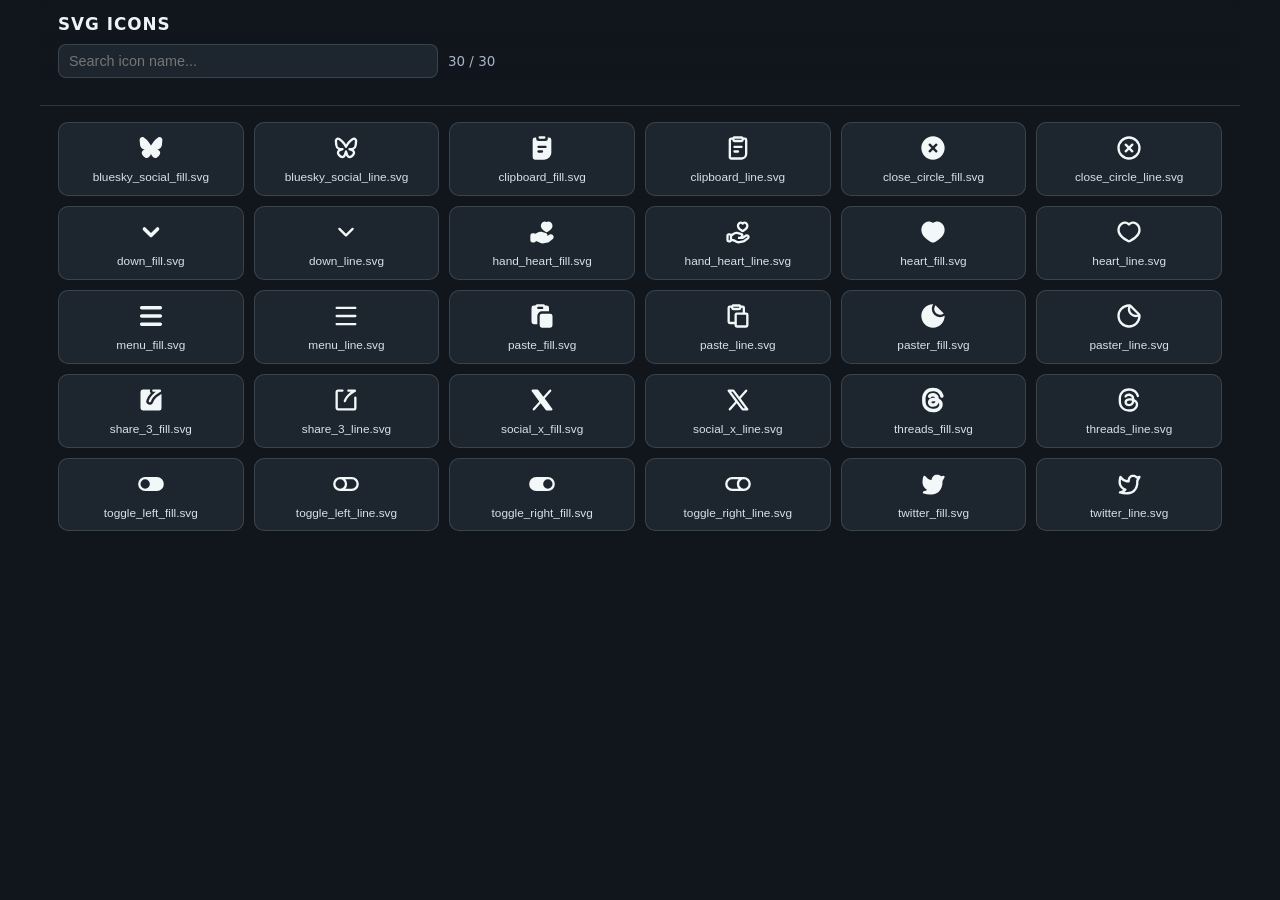
==== assets/icons/index.html @ 35e39bec "Build ThreadMaker app" ====
<!DOCTYPE html>
<html lang="en">
  <head>
    <meta charset="UTF-8" />
    <meta name="viewport" content="width=device-width, initial-scale=1.0" />
    <title>ThreadMaker Icon Index</title>
    <meta name="robots" content="noindex, nofollow, noarchive" />
    <style>
      :root {
        --bg: #11161d;
        --panel: #1d252f;
        --panel-2: #222c38;
        --text: #edf3f8;
        --muted: #a8b5c3;
        --accent: #0099cc;
        --border: rgba(237, 243, 248, 0.14);
      }

      * {
        box-sizing: border-box;
      }

      body {
        margin: 0;
        background: var(--bg);
        color: var(--text);
        font-family:
          -apple-system, BlinkMacSystemFont, "Segoe UI", system-ui, sans-serif;
      }

      .wrap {
        width: min(1200px, 100%);
        margin: 0 auto;
        padding: 18px;
      }

      .toolbar {
        position: sticky;
        top: 0;
        z-index: 10;
        background: linear-gradient(
          to bottom,
          rgba(17, 22, 29, 0.96),
          rgba(17, 22, 29, 0.86)
        );
        backdrop-filter: blur(2px);
        border-bottom: 1px solid var(--border);
        margin: -18px -18px 16px;
        padding: 14px 18px;
      }

      h1 {
        margin: 0 0 10px;
        font-size: 1.05rem;
        letter-spacing: 0.06em;
        text-transform: uppercase;
      }

      .toolbar-row {
        display: flex;
        gap: 10px;
        align-items: center;
        flex-wrap: wrap;
      }

      #searchInput {
        width: min(380px, 100%);
        border-radius: 8px;
        border: 1px solid var(--border);
        background: var(--panel);
        color: var(--text);
        padding: 8px 10px;
        font-size: 0.9rem;
        outline: none;
      }

      #searchInput:focus {
        border-color: rgba(0, 153, 204, 0.8);
        box-shadow: 0 0 0 2px rgba(0, 153, 204, 0.22);
      }

      #iconCount {
        font-size: 0.84rem;
        color: var(--muted);
      }

      #copyStatus {
        min-height: 1em;
        font-size: 0.84rem;
        color: #9ce7ff;
      }

      .grid {
        display: grid;
        grid-template-columns: repeat(auto-fill, minmax(170px, 1fr));
        gap: 10px;
      }

      .icon-card {
        width: 100%;
        border: 1px solid var(--border);
        background: var(--panel);
        color: var(--text);
        border-radius: 10px;
        padding: 11px 10px 10px;
        cursor: pointer;
        display: grid;
        justify-items: center;
        gap: 8px;
        text-align: center;
        transition:
          border-color 120ms ease,
          background 120ms ease,
          transform 80ms ease;
      }

      .icon-card:hover {
        border-color: rgba(0, 153, 204, 0.9);
        background: var(--panel-2);
      }

      .icon-card:active {
        transform: translateY(1px);
      }

      .icon-card:focus-visible {
        outline: 2px solid rgba(0, 153, 204, 0.9);
        outline-offset: 1px;
      }

      .icon-card img {
        width: 28px;
        height: 28px;
        display: block;
        object-fit: contain;
        filter: brightness(0) saturate(100%) invert(95%) sepia(6%) saturate(359%)
          hue-rotate(175deg) brightness(105%) contrast(94%);
        pointer-events: none;
      }

      .icon-card .name {
        width: 100%;
        font-size: 0.74rem;
        line-height: 1.25;
        color: #d7e0ea;
        word-break: break-word;
        pointer-events: none;
      }

      .empty {
        border: 1px dashed var(--border);
        border-radius: 10px;
        background: var(--panel);
        color: var(--muted);
        padding: 16px;
        text-align: center;
        font-size: 0.86rem;
      }

      .flash {
        animation: flash-copy 320ms ease-out;
      }

      @keyframes flash-copy {
        0% {
          border-color: rgba(0, 153, 204, 1);
          box-shadow: 0 0 0 0 rgba(0, 153, 204, 0.5);
        }

        100% {
          border-color: var(--border);
          box-shadow: 0 0 0 8px rgba(0, 153, 204, 0);
        }
      }
    </style>
  </head>
  <body>
    <div class="wrap">
      <div class="toolbar">
        <h1>SVG Icons</h1>
        <div class="toolbar-row">
          <input
            id="searchInput"
            type="search"
            placeholder="Search icon name..."
            aria-label="Search icon name"
          />
          <span id="iconCount"></span>
        </div>
        <div id="copyStatus" aria-live="polite"></div>
      </div>

      <div id="iconsGrid" class="grid"></div>
      <div id="emptyState" class="empty" hidden>No icons match your search.</div>
    </div>

    <script>
      const ICONS = [
        "bluesky_social_fill.svg",
        "bluesky_social_line.svg",
        "clipboard_fill.svg",
        "clipboard_line.svg",
        "close_circle_fill.svg",
        "close_circle_line.svg",
        "down_fill.svg",
        "down_line.svg",
        "hand_heart_fill.svg",
        "hand_heart_line.svg",
        "heart_fill.svg",
        "heart_line.svg",
        "menu_fill.svg",
        "menu_line.svg",
        "paste_fill.svg",
        "paste_line.svg",
        "paster_fill.svg",
        "paster_line.svg",
        "share_3_fill.svg",
        "share_3_line.svg",
        "social_x_fill.svg",
        "social_x_line.svg",
        "threads_fill.svg",
        "threads_line.svg",
        "toggle_left_fill.svg",
        "toggle_left_line.svg",
        "toggle_right_fill.svg",
        "toggle_right_line.svg",
        "twitter_fill.svg",
        "twitter_line.svg",
      ];

      const iconsGrid = document.getElementById("iconsGrid");
      const searchInput = document.getElementById("searchInput");
      const iconCount = document.getElementById("iconCount");
      const copyStatus = document.getElementById("copyStatus");
      const emptyState = document.getElementById("emptyState");
      let statusTimer = 0;

      function setCopyStatus(text) {
        copyStatus.textContent = text;
        window.clearTimeout(statusTimer);
        if (!text) {
          return;
        }
        statusTimer = window.setTimeout(() => {
          copyStatus.textContent = "";
        }, 1500);
      }

      async function copyText(text) {
        try {
          if (navigator.clipboard && navigator.clipboard.writeText) {
            await navigator.clipboard.writeText(text);
            return true;
          }
        } catch (_) {
          // Use fallback below.
        }

        try {
          const fallback = document.createElement("textarea");
          fallback.value = text;
          fallback.setAttribute("readonly", "");
          fallback.style.position = "fixed";
          fallback.style.opacity = "0";
          fallback.style.pointerEvents = "none";
          document.body.appendChild(fallback);
          fallback.focus();
          fallback.select();
          const copied = document.execCommand("copy");
          document.body.removeChild(fallback);
          return copied;
        } catch (_) {
          return false;
        }
      }

      function flashCopied(element) {
        element.classList.remove("flash");
        void element.offsetWidth;
        element.classList.add("flash");
      }

      async function handleCopy(name, cardElement) {
        const ok = await copyText(name);
        flashCopied(cardElement);
        setCopyStatus(ok ? `Copied: ${name}` : `Could not copy: ${name}`);
      }

      function buildCard(name) {
        const button = document.createElement("button");
        button.type = "button";
        button.className = "icon-card";
        button.title = `Copy ${name}`;

        const image = document.createElement("img");
        image.src = `./${name}`;
        image.alt = name;

        const label = document.createElement("span");
        label.className = "name";
        label.textContent = name;

        button.appendChild(image);
        button.appendChild(label);
        button.addEventListener("click", () => handleCopy(name, button));
        return button;
      }

      function render(filter = "") {
        const query = String(filter || "").trim().toLowerCase();
        const filtered = ICONS.filter((name) => name.toLowerCase().includes(query));
        iconsGrid.textContent = "";

        filtered.forEach((name) => {
          iconsGrid.appendChild(buildCard(name));
        });

        iconCount.textContent = `${filtered.length} / ${ICONS.length}`;
        emptyState.hidden = filtered.length > 0;
      }

      searchInput.addEventListener("input", () => {
        render(searchInput.value);
      });

      render("");
    </script>
  </body>
</html>
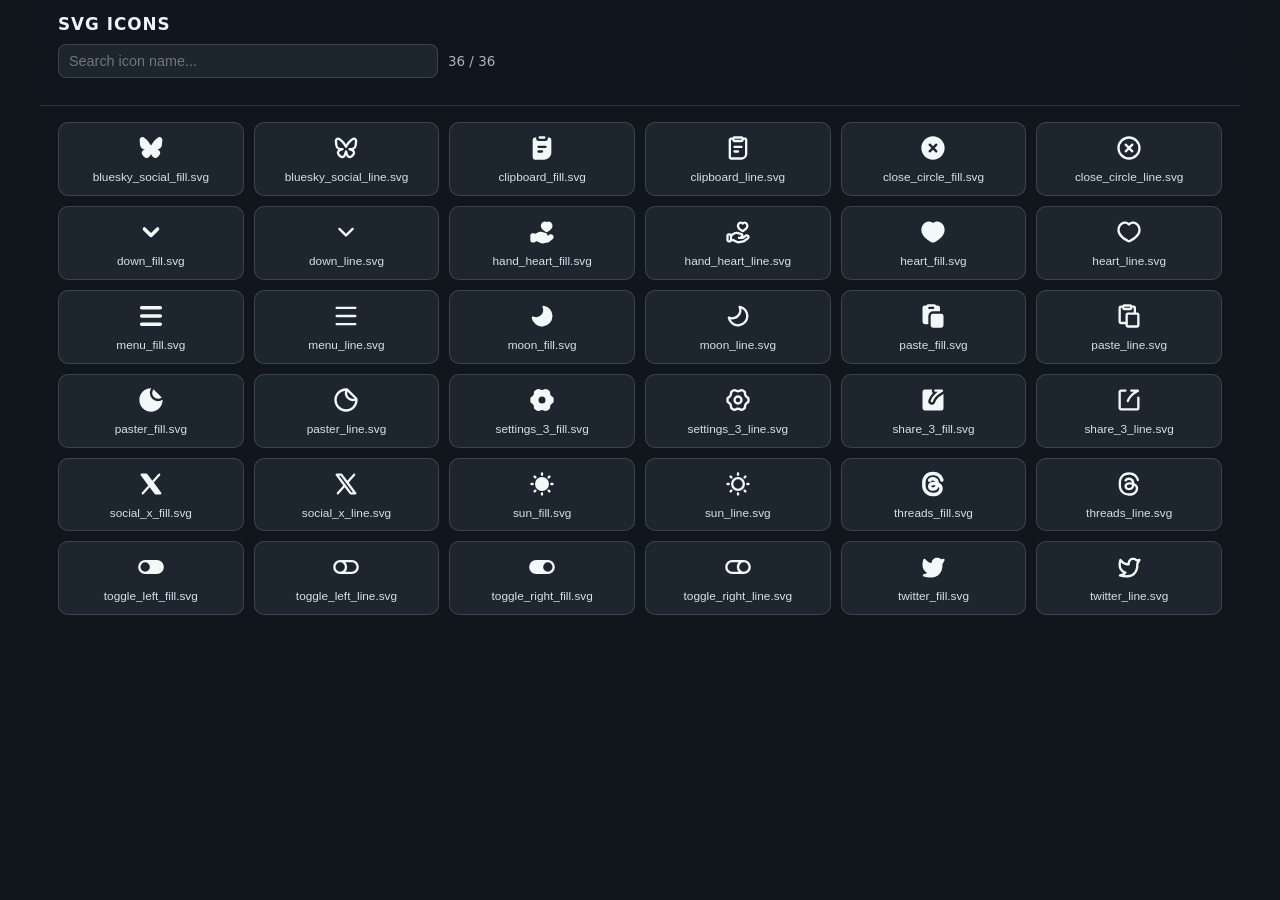
==== commit 5cb180d6: "Add files via upload" ====
--- a/assets/icons/index.html
+++ b/assets/icons/index.html
@@ -210,14 +210,20 @@
         "heart_line.svg",
         "menu_fill.svg",
         "menu_line.svg",
+        "moon_fill.svg",
+        "moon_line.svg",
         "paste_fill.svg",
         "paste_line.svg",
         "paster_fill.svg",
         "paster_line.svg",
+        "settings_3_fill.svg",
+        "settings_3_line.svg",
         "share_3_fill.svg",
         "share_3_line.svg",
         "social_x_fill.svg",
         "social_x_line.svg",
+        "sun_fill.svg",
+        "sun_line.svg",
         "threads_fill.svg",
         "threads_line.svg",
         "toggle_left_fill.svg",
